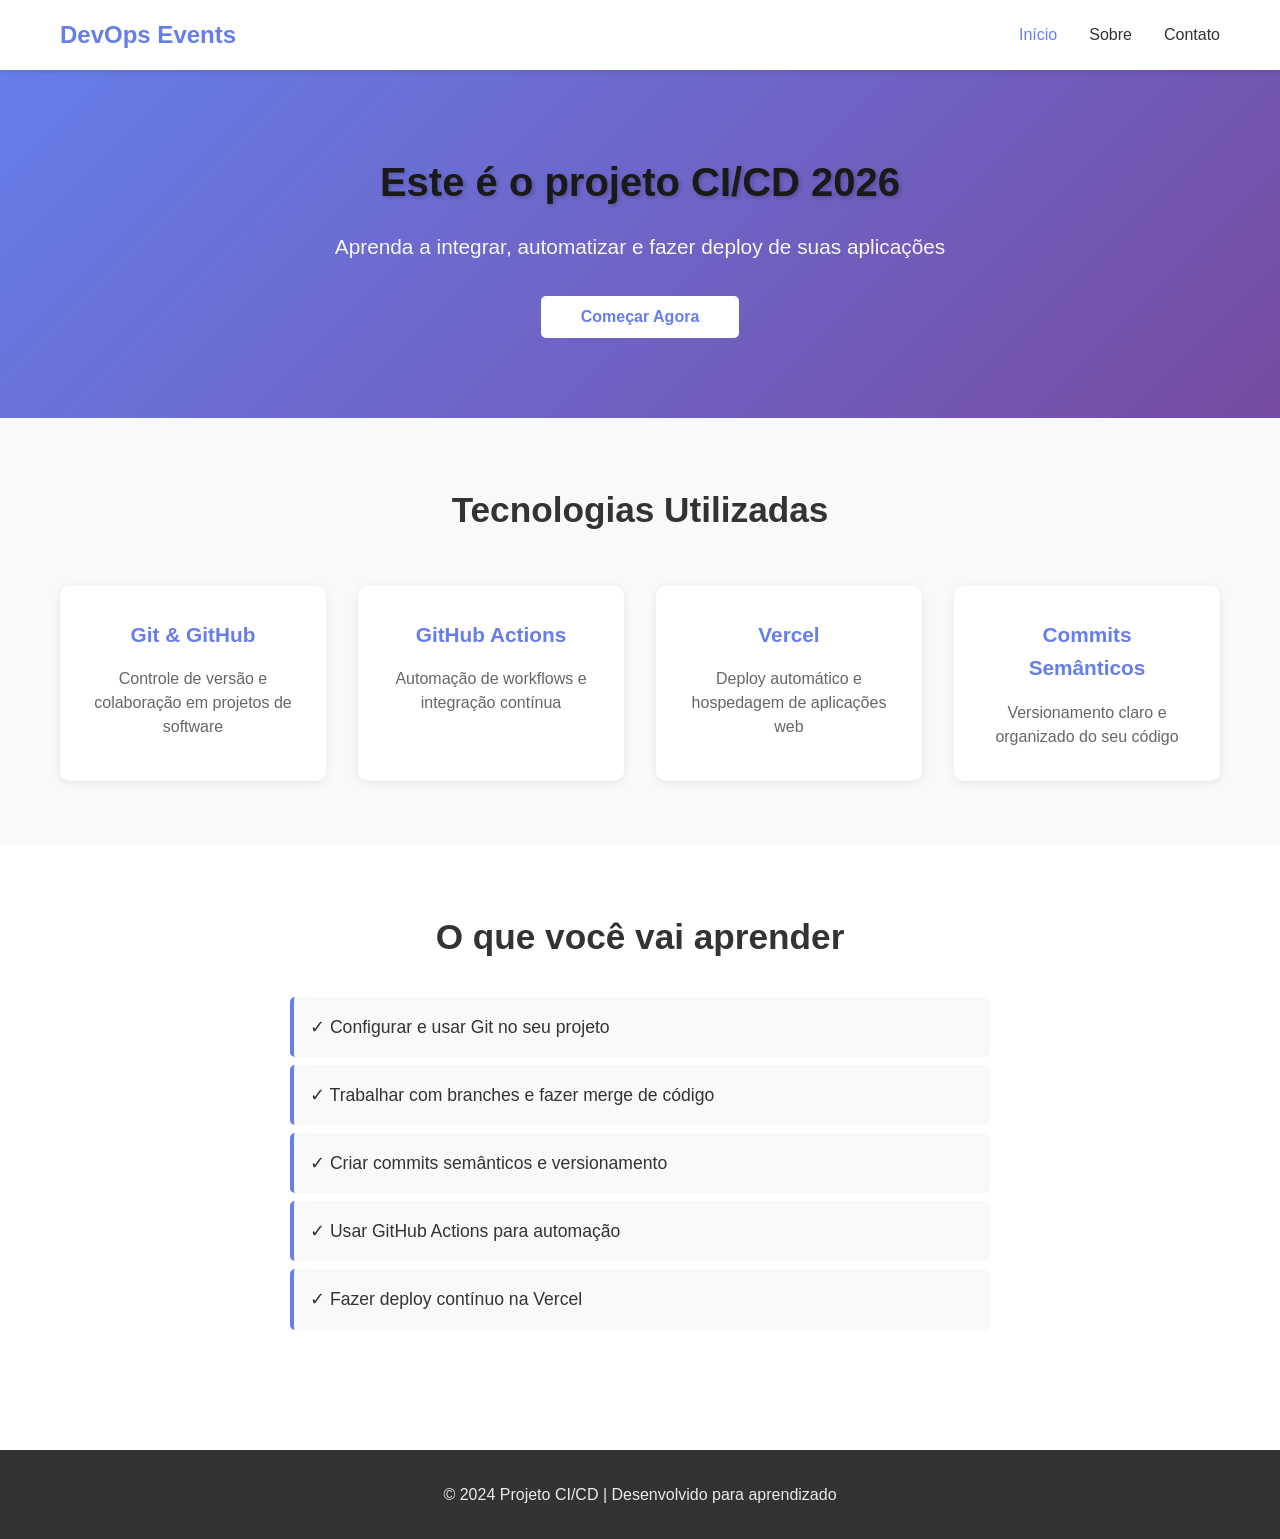
==== index.html @ b0a1b79b "style(index): adicionar estilo melhorado ao título principal" ====
<!DOCTYPE html>
<html lang="pt-BR">
<head>
    <meta charset="UTF-8">
    <meta name="viewport" content="width=device-width, initial-scale=1.0">
    <title>Projeto CI/CD - Página Inicial</title>
    <link rel="stylesheet" href="style.css">
</head>
<body>
    <header>
        <nav class="navbar">
            <div class="container">
                <h1 class="logo">DevOps Events</h1>
                <ul class="nav-links">
                    <li><a href="index.html" class="active">Início</a></li>
                    <li><a href="#sobre">Sobre</a></li>
                    <li><a href="#contato">Contato</a></li>
                </ul>
            </div>
        </nav>
    </header>

    <main>
        <section class="hero">
            <div class="container">
                <h1>Este é o projeto CI/CD 2026</h1>
                <p class="subtitle">Aprenda a integrar, automatizar e fazer deploy de suas aplicações</p>
                <button class="cta-button">Começar Agora</button>
            </div>
        </section>

        <section class="features">
            <div class="container">
                <h2>Tecnologias Utilizadas</h2>
                <div class="features-grid">
                    <div class="feature-card">
                        <h3>Git & GitHub</h3>
                        <p>Controle de versão e colaboração em projetos de software</p>
                    </div>
                    <div class="feature-card">
                        <h3>GitHub Actions</h3>
                        <p>Automação de workflows e integração contínua</p>
                    </div>
                    <div class="feature-card">
                        <h3>Vercel</h3>
                        <p>Deploy automático e hospedagem de aplicações web</p>
                    </div>
                    <div class="feature-card">
                        <h3>Commits Semânticos</h3>
                        <p>Versionamento claro e organizado do seu código</p>
                    </div>
                </div>
            </div>
        </section>

        <section class="content">
            <div class="container">
                <h2>O que você vai aprender</h2>
                <ul class="learning-list">
                    <li>✓ Configurar e usar Git no seu projeto</li>
                    <li>✓ Trabalhar com branches e fazer merge de código</li>
                    <li>✓ Criar commits semânticos e versionamento</li>
                    <li>✓ Usar GitHub Actions para automação</li>
                    <li>✓ Fazer deploy contínuo na Vercel</li>                    
                </ul>
            </div>
        </section>
    </main>

    <footer>
        <div class="container">
            <p>&copy; 2024 Projeto CI/CD | Desenvolvido para aprendizado</p>
        </div>
    </footer>
</body>
</html>
---- style.css ----
/* ============================================
   ESTILOS GERAIS
   ============================================ */

* {
    margin: 0;
    padding: 0;
    box-sizing: border-box;
}

:root {
    --primary-color: #667eea;
    --secondary-color: #764ba2;
    --text-color: #333;
    --light-bg: #f8f9fa;
    --white: #fff;
}

body {
    font-family: 'Segoe UI', Tahoma, Geneva, Verdana, sans-serif;
    line-height: 1.6;
    color: var(--text-color);
}

.container {
    max-width: 1200px;
    margin: 0 auto;
    padding: 0 20px;
}

/* ============================================
   HEADER E NAVEGAÇÃO
   ============================================ */

header {
    background: var(--white);
    box-shadow: 0 2px 5px rgba(0, 0, 0, 0.1);
    position: sticky;
    top: 0;
    z-index: 100;
}

.navbar {
    padding: 1rem 0;
}

.navbar .container {
    display: flex;
    justify-content: space-between;
    align-items: center;
}

.logo {
    font-size: 1.5rem;
    color: var(--primary-color);
    font-weight: bold;
}

.nav-links {
    display: flex;
    list-style: none;
    gap: 2rem;
}

.nav-links a {
    text-decoration: none;
    color: var(--text-color);
    font-weight: 500;
    transition: color 0.3s ease;
}

.nav-links a:hover,
.nav-links a.active {
    color: var(--primary-color);
}

/* ============================================
   SEÇÃO HERO
   ============================================ */

.hero {
    background: linear-gradient(135deg, var(--primary-color), var(--secondary-color));
    color: var(--white);
    padding: 5rem 2rem;
    text-align: center;
}

.hero h1 {
    font-size: 2.5rem;
    margin-bottom: 1rem;
    color: #1a1a1a;
    text-shadow: 2px 2px 4px rgba(0, 0, 0, 0.2);
}

.hero .subtitle {
    font-size: 1.3rem;
    margin-bottom: 2rem;
    opacity: 0.95;
}

.cta-button {
    background: var(--white);
    color: var(--primary-color);
    border: none;
    padding: 0.75rem 2.5rem;
    font-size: 1rem;
    border-radius: 5px;
    cursor: pointer;
    font-weight: bold;
    transition: transform 0.3s ease, box-shadow 0.3s ease;
}

.cta-button:hover {
    transform: translateY(-2px);
    box-shadow: 0 5px 15px rgba(0, 0, 0, 0.2);
}

/* ============================================
   SEÇÃO FEATURES
   ============================================ */

.features {
    background: var(--light-bg);
    padding: 4rem 2rem;
}

.features h2 {
    text-align: center;
    font-size: 2.2rem;
    margin-bottom: 3rem;
    color: var(--text-color);
}

.features-grid {
    display: grid;
    grid-template-columns: repeat(auto-fit, minmax(250px, 1fr));
    gap: 2rem;
}

.feature-card {
    background: var(--white);
    padding: 2rem;
    border-radius: 10px;
    box-shadow: 0 2px 10px rgba(0, 0, 0, 0.08);
    transition: transform 0.3s ease, box-shadow 0.3s ease;
    text-align: center;
}

.feature-card:hover {
    transform: translateY(-5px);
    box-shadow: 0 8px 20px rgba(0, 0, 0, 0.15);
}

.feature-card h3 {
    color: var(--primary-color);
    margin-bottom: 1rem;
    font-size: 1.3rem;
}

.feature-card p {
    color: #666;
    line-height: 1.5;
}

/* ============================================
   SEÇÃO DE CONTEÚDO
   ============================================ */

.content {
    padding: 4rem 2rem;
    background: var(--white);
}

.content h2 {
    text-align: center;
    font-size: 2.2rem;
    margin-bottom: 2rem;
    color: var(--text-color);
}

.learning-list {
    max-width: 700px;
    margin: 0 auto;
    list-style: none;
}

.learning-list li {
    padding: 1rem;
    margin-bottom: 0.5rem;
    background: var(--light-bg);
    border-left: 4px solid var(--primary-color);
    border-radius: 5px;
    font-size: 1.1rem;
    transition: background 0.3s ease;
}

.learning-list li:hover {
    background: #e8eaf6;
}

/* ============================================
   FOOTER
   ============================================ */

footer {
    background: var(--text-color);
    color: var(--white);
    text-align: center;
    padding: 2rem;
    margin-top: 3rem;
}

footer p {
    opacity: 0.9;
}

/* ============================================
   RESPONSIVIDADE
   ============================================ */

@media (max-width: 768px) {
    .navbar .container {
        flex-direction: column;
        gap: 1rem;
    }

    .nav-links {
        flex-direction: column;
        gap: 1rem;
        text-align: center;
    }

    .hero h1 {
        font-size: 2rem;
    }

    .hero .subtitle {
        font-size: 1rem;
    }

    .features h2,
    .content h2 {
        font-size: 1.8rem;
    }

    .features-grid {
        grid-template-columns: 1fr;
    }
}
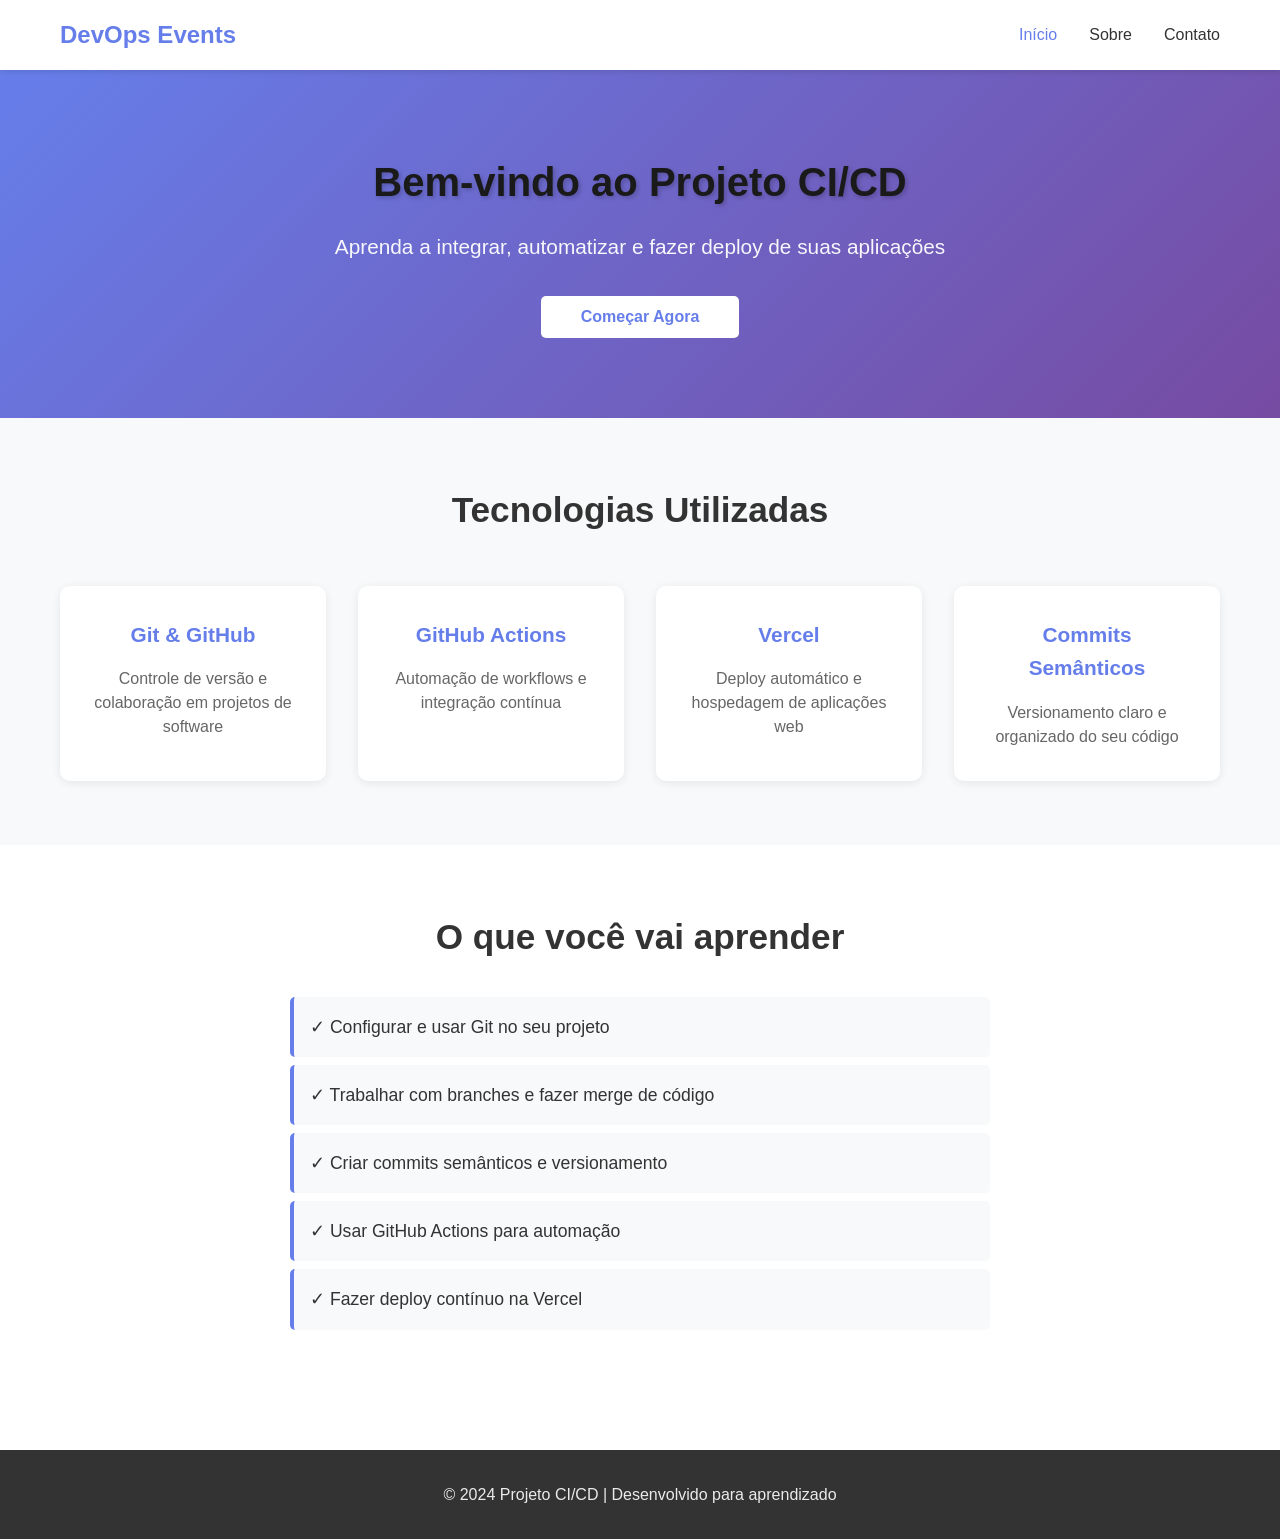
==== commit a0ca7316: "feat(index): adicionar link para página sobre" ====
--- a/index.html
+++ b/index.html
@@ -13,7 +13,7 @@
                 <h1 class="logo">DevOps Events</h1>
                 <ul class="nav-links">
                     <li><a href="index.html" class="active">Início</a></li>
-                    <li><a href="#sobre">Sobre</a></li>
+                    <li><a href="sobre.html">Sobre</a></li>
                     <li><a href="#contato">Contato</a></li>
                 </ul>
             </div>
@@ -23,7 +23,7 @@
     <main>
         <section class="hero">
             <div class="container">
-                <h1>Este é o projeto CI/CD 2026</h1>
+                <h1>Bem-vindo ao Projeto CI/CD</h1>
                 <p class="subtitle">Aprenda a integrar, automatizar e fazer deploy de suas aplicações</p>
                 <button class="cta-button">Começar Agora</button>
             </div>
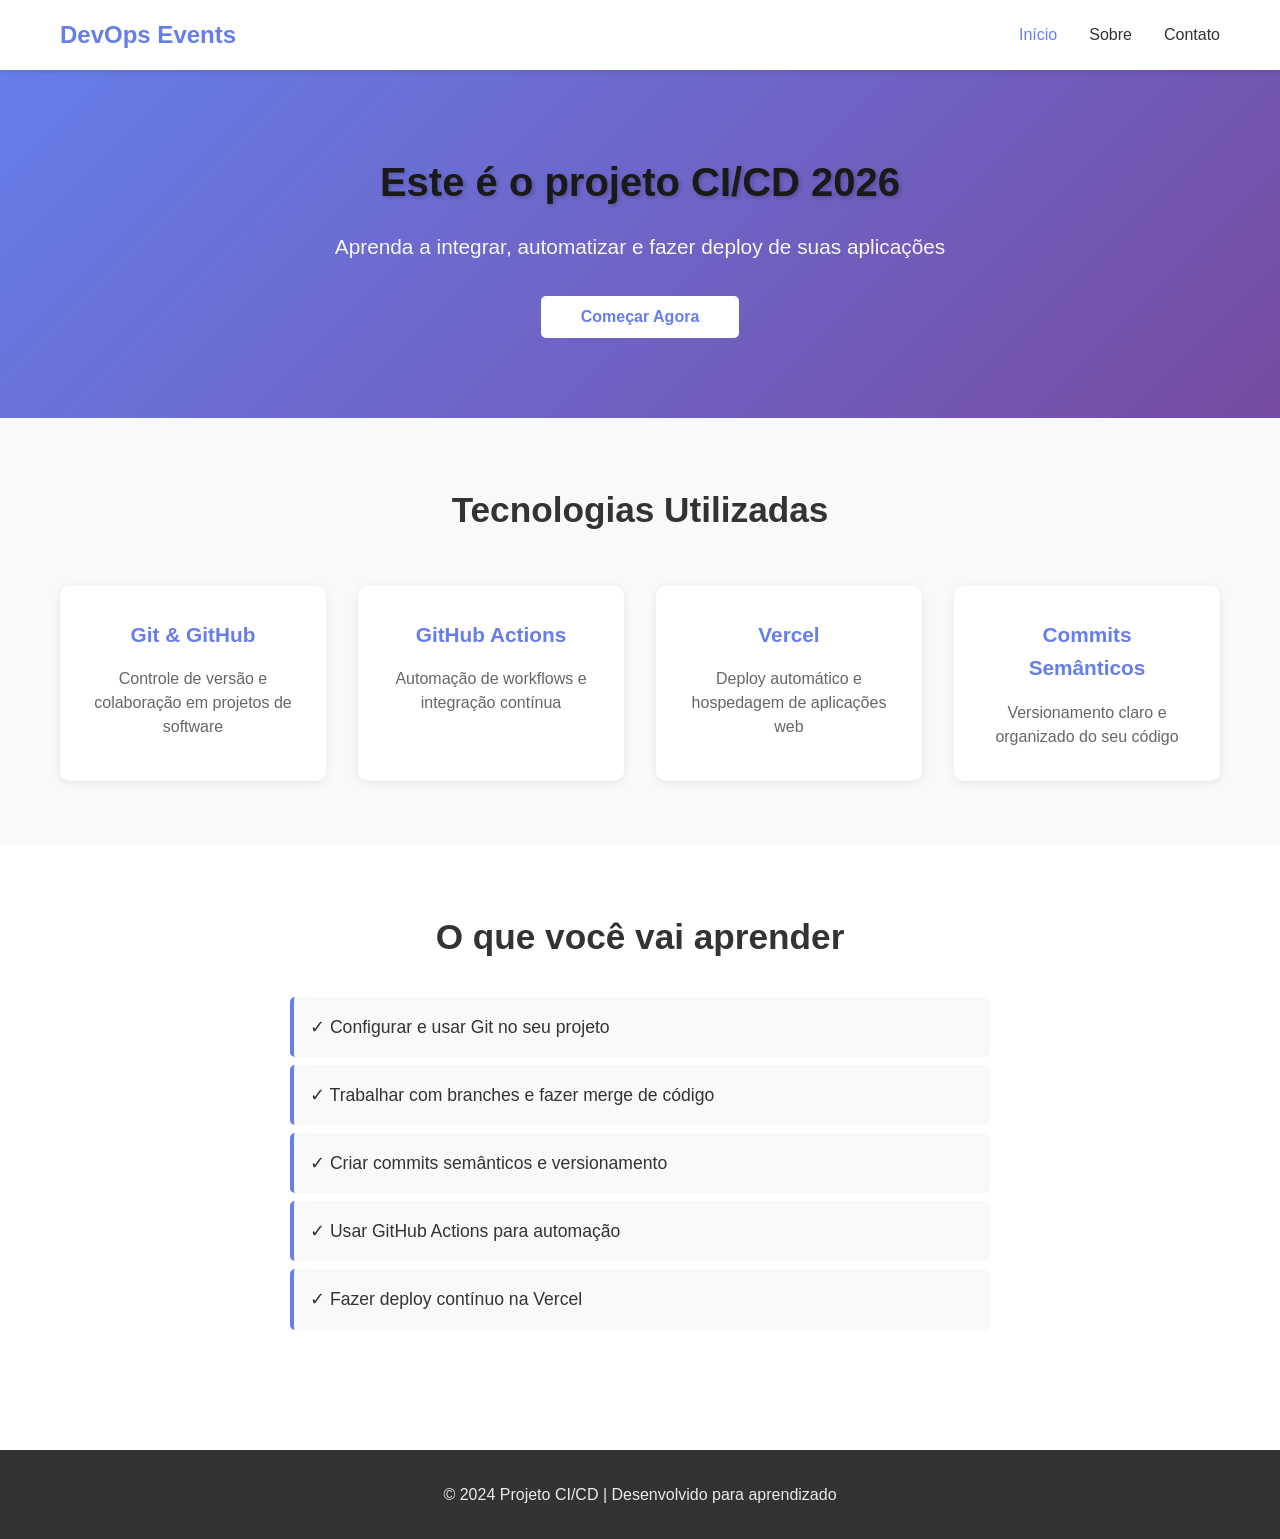
==== commit 1537bba6: "Merge branch 'feature/melhorar-pagina-inicial'" ====
--- a/index.html
+++ b/index.html
@@ -23,7 +23,7 @@
     <main>
         <section class="hero">
             <div class="container">
-                <h1>Bem-vindo ao Projeto CI/CD</h1>
+                <h1>Este é o projeto CI/CD 2026</h1>
                 <p class="subtitle">Aprenda a integrar, automatizar e fazer deploy de suas aplicações</p>
                 <button class="cta-button">Começar Agora</button>
             </div>
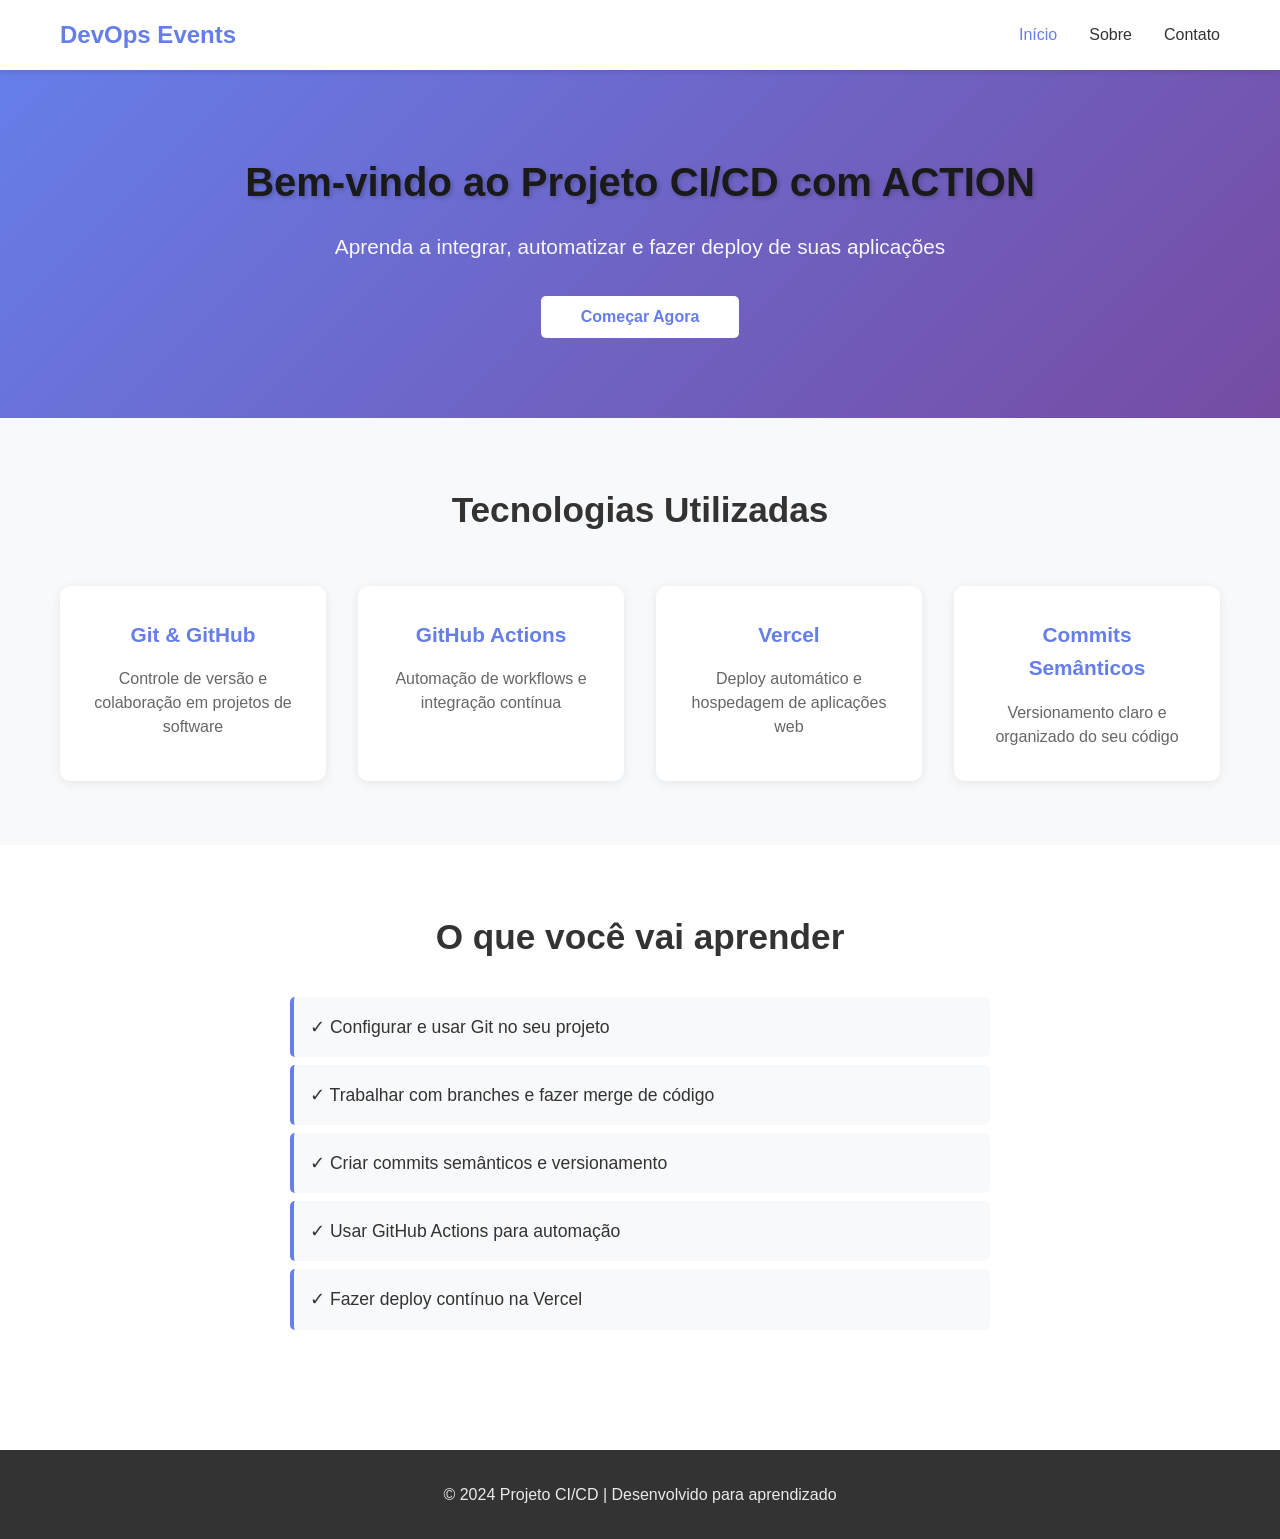
==== commit 28964b41: "style(index): adicionar alteração de título principal" ====
--- a/index.html
+++ b/index.html
@@ -23,7 +23,7 @@
     <main>
         <section class="hero">
             <div class="container">
-                <h1>Este é o projeto CI/CD 2026</h1>
+                <h1>Bem-vindo ao Projeto CI/CD com ACTION</h1>
                 <p class="subtitle">Aprenda a integrar, automatizar e fazer deploy de suas aplicações</p>
                 <button class="cta-button">Começar Agora</button>
             </div>
